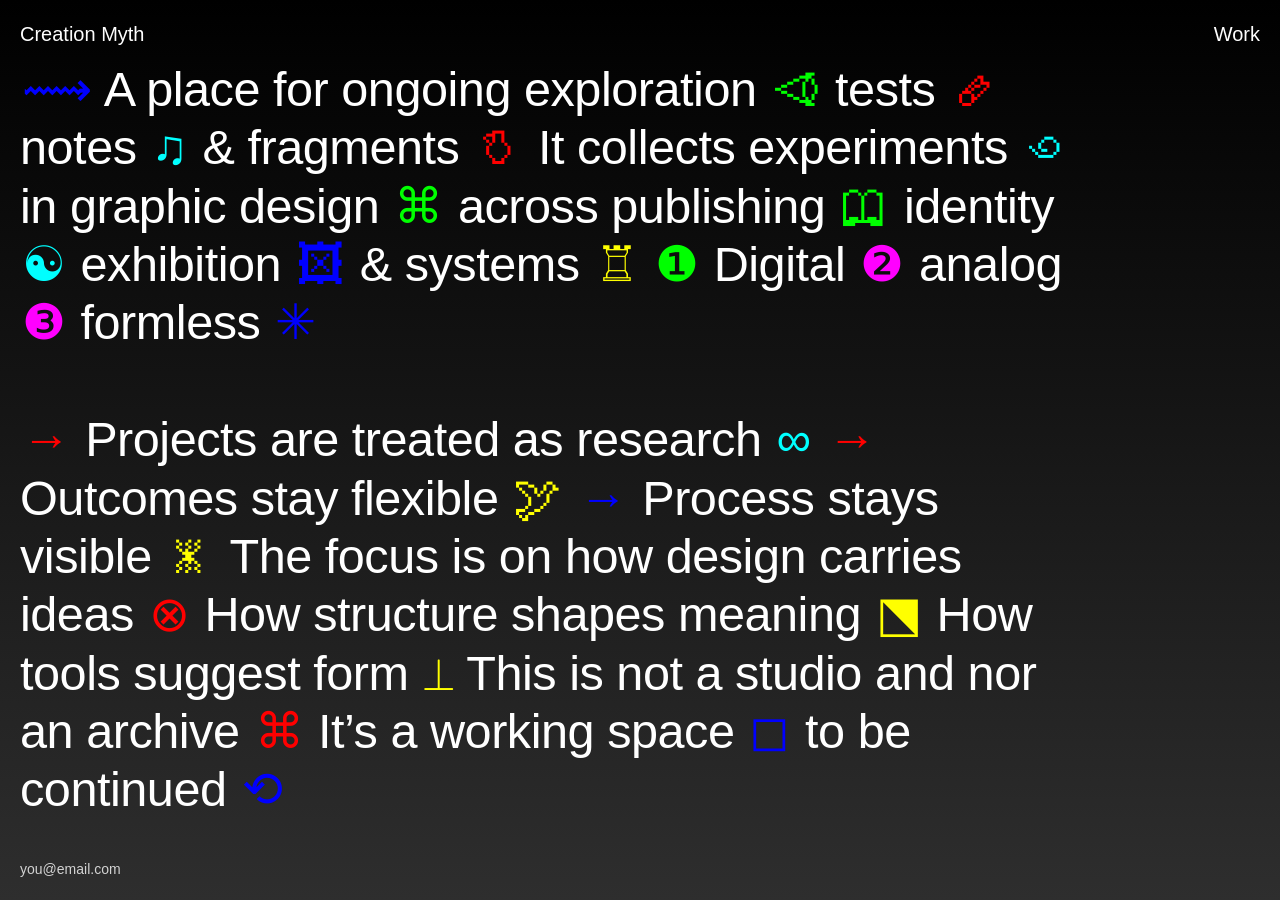
==== about.html @ 70d4b647 "Add files via upload" ====
<!DOCTYPE html>
<html lang="en">
<head>
  <meta charset="UTF-8" />
  <title>About — Creation Myth</title>
  <meta name="viewport" content="width=device-width, initial-scale=1" />
  <link rel="stylesheet" href="style.css" />
</head>

<body class="about-page">

  <header>
    <h1>Creation Myth</h1>
    <p class="top-text"><a href="index.html">Work</a></p>
  </header>

  <main class="about">
    <p>
      <span class="sym">⟿</span> A place for ongoing exploration
      <span class="sym">⏿</span> tests
      <span class="sym">🜸</span> notes
      <span class="sym">♫</span> & fragments
      <span class="sym">𐚬</span> It collects experiments
      <span class="sym">꩜</span> in graphic design
      <span class="sym">⌘</span> across publishing
      <span class="sym">🕮</span> identity
      <span class="sym">☯</span> exhibition
      <span class="sym">🖾</span> & systems
      <span class="sym">♖</span>

      <span class="sym">❶</span> Digital
      <span class="sym">❷</span> analog
      <span class="sym">❸</span> formless
      <span class="sym">✳</span><br><br>

      <span class="sym">→</span> Projects are treated as research
      <span class="sym">∞</span>

      <span class="sym">→</span> Outcomes stay flexible
      <span class="sym">🕊</span>

      <span class="sym">→</span> Process stays visible
      <span class="sym">🝏</span>

      The focus is on how design carries ideas
      <span class="sym">⊗</span>
      How structure shapes meaning
      <span class="sym">⬔</span>
      How tools suggest form
      <span class="sym">⟂</span>
      This is not a studio and nor an archive
      <span class="sym">⌘</span>

      It’s a working space
      <span class="sym">◻</span>

      to be continued
      <span class="sym">⟲</span>
    </p>
  </main>

  <footer class="contact-footer">
    <p><a href="mailto:you@email.com">you@email.com</a></p>
  </footer>

  <a class="corner-link" href="https://www.youtube.com/watch?v=JekUNGo-RVk" target="_blank" rel="noopener">
    <img src="icon.png" alt="" class="corner-icon">
  </a>

  <script>
    const colors = [
      "rgb(255, 0, 0)",
      "rgb(0, 255, 0)",
      "rgb(0, 0, 255)",
      "rgb(0, 255, 255)",
      "rgb(255, 0, 255)",
      "rgb(255, 255, 0)"
    ];

    const symbols = document.querySelectorAll(".sym");

    function recolorSymbols() {
      symbols.forEach(sym => {
        sym.style.color = colors[Math.floor(Math.random() * colors.length)];
      });
    }

    recolorSymbols();
    setInterval(recolorSymbols, 2000);

    const icon = document.querySelector(".corner-icon");
    const variants = ["icon-r.png","icon-g.png","icon-b.png","icon-c.png","icon-m.png","icon-y.png"];
    let last = null;

    function pickNewIcon() {
      let pick = last;
      while (pick === last) {
        pick = variants[Math.floor(Math.random() * variants.length)];
      }
      last = pick;
      icon.src = pick;
    }

    if (icon) {
      icon.addEventListener("mouseenter", pickNewIcon);
      icon.addEventListener("mouseleave", () => { icon.src = "icon.png"; });
      icon.addEventListener("touchstart", (e) => {
        e.preventDefault();
        pickNewIcon();
      }, { passive: false });
    }
  </script>

</body>
</html>
---- style.css ----
/* ---------- FONTS ---------- */
@font-face {
  font-family: "SuisseIntl";
  src: url("fonts/SuisseIntl-Book.woff2") format("woff2");
  font-weight: normal;
  font-style: normal;
}

@font-face {
  font-family: "SuisseWorks";
  src: url("fonts/SuisseWorks-Medium.woff2") format("woff2");
  font-weight: normal;
  font-style: normal;
}

/* ---------- RESET ---------- */
* { box-sizing: border-box; }
html, body { height: 100%; }

/* ---------- BASE ---------- */
body {
  margin: 20px;
  font-family: "SuisseIntl", Arial, Helvetica, sans-serif;
  font-size: 14px;
  line-height: 1.4;

  background: linear-gradient(black, #2e2e2e);
  color: white;

  overflow: hidden;
  cursor: default;

  font-kerning: normal;
  text-rendering: optimizeLegibility;
  -webkit-font-smoothing: antialiased;
  -moz-osx-font-smoothing: grayscale;
}

/* ---------- LINKS ---------- */
a, a:visited, a:active {
  color: inherit;
  text-decoration: none;
}
a:hover { text-decoration: underline; }

/* Crosshair only on intended clickable elements */
header a,
.corner-link,
.corner-link .corner-icon,
body.about-page .contact-footer a {
  cursor: crosshair;
}

/* ---------- HEADER ---------- */
header {
  position: fixed;
  top: 20px;
  left: 20px;
  right: 20px;

  display: flex;
  justify-content: space-between;
  align-items: flex-start;

  z-index: 20;
  background: transparent;
  mix-blend-mode: difference;
}

header h1,
header a { color: #fff; }

h1 {
  margin: 0;
  font-size: 20px;
  font-weight: normal;
}

.top-text { margin: 0; }
.top-text a { font-size: 20px; }

/* ---------- STAGE ---------- */
#stage {
  position: fixed;
  inset: 0;
  padding: 0;

  display: flex;
  align-items: center;
  justify-content: center;

  z-index: 1;
  cursor: none;
}

#stage img {
  height: 100vh;
  width: auto;
  min-width: 100vw;

  object-fit: cover;

  display: block;
  max-width: none;
  max-height: none;

  transition: opacity 0.15s linear;
}

/* ---------- CURSOR LABEL ---------- */
#cursor-label {
  position: fixed;
  top: 0;
  left: 0;

  pointer-events: none;
  z-index: 1000;

  font-family: "SuisseIntl", Arial, Helvetica, sans-serif;
  font-size: 24px;
  white-space: nowrap;

  color: #fff;
  mix-blend-mode: difference;

  transform: translate(-50%, -50%);
  opacity: 0;
}

/* ---------- NAV ZONES ---------- */
.zone {
  position: absolute;
  top: 0;
  bottom: 0;
  width: 50%;

  border: 0;
  padding: 0;
  margin: 0;

  background: transparent;
  z-index: 5;

  outline: none;
  cursor: none;
}

.zone.left  { left: 0; }
.zone.right { right: 0; }

.zone:focus,
.zone:focus-visible { outline: none; }

/* ---------- FOOTER ---------- */
footer {
  position: fixed;
  left: 20px;
  right: 20px;
  bottom: 20px;

  z-index: 20;
  background: transparent;
  mix-blend-mode: difference;
}

footer p,
footer a { color: #fff; }

#workTitle {
  margin: 0;
  font-size: 14px;
}

/* ---------- CORNER ICON ---------- */
.corner-icon {
  position: fixed;
  right: 20px;
  bottom: 20px;

  width: 24px;
  height: auto;

  z-index: 30;

  user-select: none;
  -webkit-user-drag: none;
}

/* ---------- ABOUT PAGE ---------- */
body.about-page {
  margin: 0;
  overflow: hidden;
}

body.about-page #stage,
body.about-page footer:not(.contact-footer) {
  display: none;
}

body.about-page main.about {
  position: fixed;
  inset: 0;

  overflow-y: auto;
  overflow-x: hidden;
  -webkit-overflow-scrolling: touch;

  font-family: "SuisseWorks", Arial, Helvetica, sans-serif;
  font-size: clamp(18px, 3.8vw, 60px);
  line-height: 1.2;

  letter-spacing: -0.01em;

  padding-top: 60px;
  padding-left: 20px;
  padding-right: clamp(20px, 20vw, 200px);
  padding-bottom: 84px;

  scrollbar-width: none;
  -ms-overflow-style: none;

  cursor: default;
}

body.about-page main.about::-webkit-scrollbar {
  width: 0;
  height: 0;
}

body.about-page main.about p { margin: 0; }

/* CONTACT FOOTER */
body.about-page .contact-footer {
  position: fixed;
  left: 0;
  right: 0;
  bottom: 0;

  padding: 0 20px 20px 20px;

  z-index: 20;
  background: transparent;
  mix-blend-mode: difference;
}

body.about-page .contact-footer p,
body.about-page .contact-footer a {
  margin: 0;
  font-size: 14px;
  line-height: 1.4;
  color: #fff;
}

/* SYMBOLS */
.sym {
  display: inline-block;
  margin: 0 2px;
  transition: color 2s linear;
}
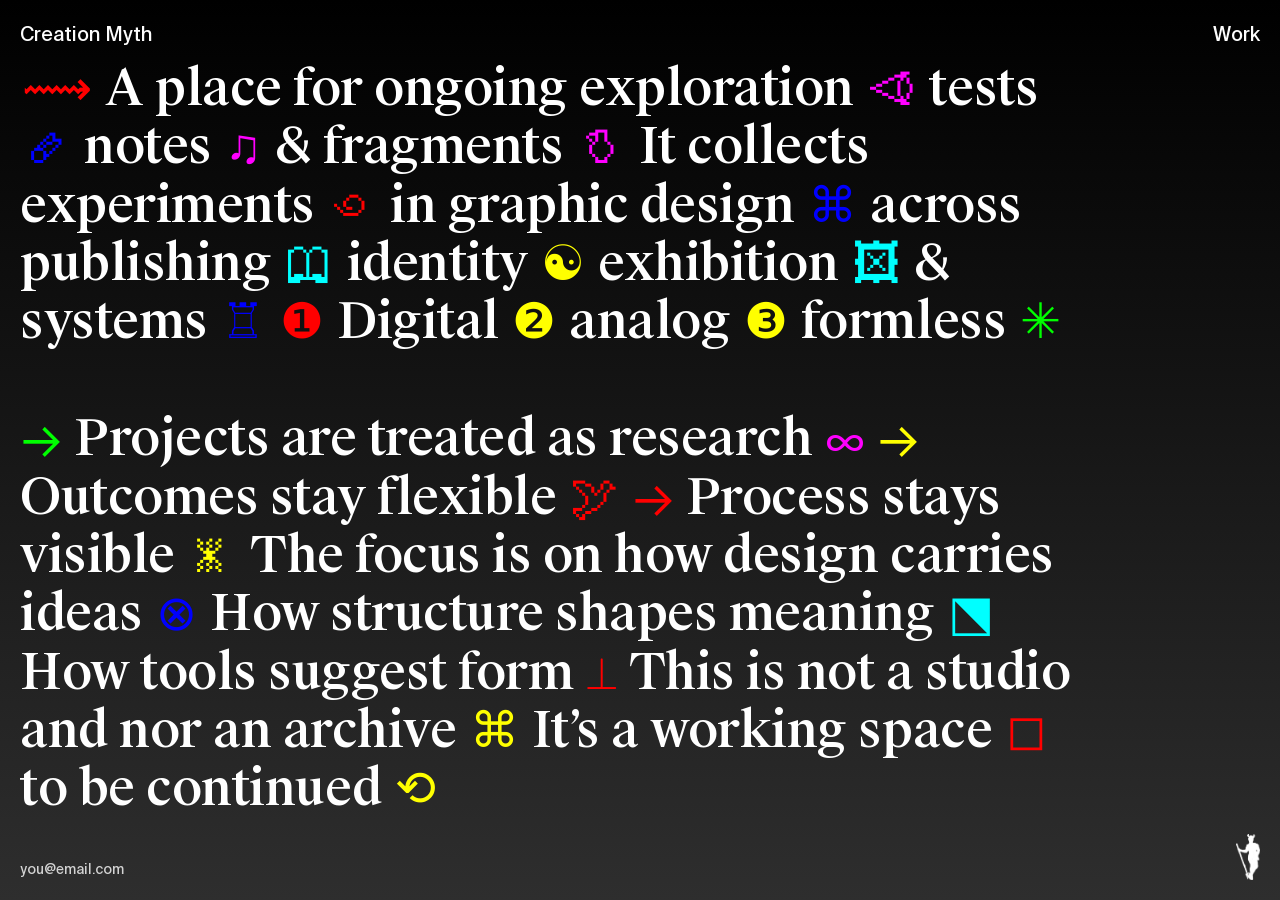
==== commit c59d26f1: "initial commit" ====
--- a/about.html
+++ b/about.html
@@ -68,6 +68,7 @@
   </a>
 
   <script>
+    // Symbols recolour loop
     const colors = [
       "rgb(255, 0, 0)",
       "rgb(0, 255, 0)",
@@ -88,6 +89,7 @@
     recolorSymbols();
     setInterval(recolorSymbols, 2000);
 
+    // Corner icon hover/tap variants
     const icon = document.querySelector(".corner-icon");
     const variants = ["icon-r.png","icon-g.png","icon-b.png","icon-c.png","icon-m.png","icon-y.png"];
     let last = null;
--- a/style.css
+++ b/style.css
@@ -43,7 +43,7 @@
 }
 a:hover { text-decoration: underline; }
 
-/* Crosshair only on intended clickable elements */
+/* Crosshair ONLY on the links you care about (both pages) */
 header a,
 .corner-link,
 .corner-link .corner-icon,
@@ -51,7 +51,7 @@
   cursor: crosshair;
 }
 
-/* ---------- HEADER ---------- */
+/* ---------- HEADER (invert over whatever is behind it) ---------- */
 header {
   position: fixed;
   top: 20px;
@@ -79,7 +79,7 @@
 .top-text { margin: 0; }
 .top-text a { font-size: 20px; }
 
-/* ---------- STAGE ---------- */
+/* ---------- STAGE (WORK PAGE) ---------- */
 #stage {
   position: fixed;
   inset: 0;
@@ -89,25 +89,25 @@
   align-items: center;
   justify-content: center;
 
-  z-index: 1;
-  cursor: none;
-}
-
+  z-index: 1;      /* behind header/footer */
+  cursor: none;    /* hide system cursor ONLY here */
+}
+
+/* Full-bleed image behind header/footer */
 #stage img {
   height: 100vh;
   width: auto;
-  min-width: 100vw;
-
   object-fit: cover;
 
   display: block;
+
   max-width: none;
   max-height: none;
 
   transition: opacity 0.15s linear;
 }
 
-/* ---------- CURSOR LABEL ---------- */
+/* ---------- CUSTOM CURSOR LABEL ---------- */
 #cursor-label {
   position: fixed;
   top: 0;
@@ -117,7 +117,7 @@
   z-index: 1000;
 
   font-family: "SuisseIntl", Arial, Helvetica, sans-serif;
-  font-size: 24px;
+  font-size: 24px;           /* make bigger here */
   white-space: nowrap;
 
   color: #fff;
@@ -127,7 +127,7 @@
   opacity: 0;
 }
 
-/* ---------- NAV ZONES ---------- */
+/* ---------- INVISIBLE NAV ZONES ---------- */
 .zone {
   position: absolute;
   top: 0;
@@ -142,7 +142,7 @@
   z-index: 5;
 
   outline: none;
-  cursor: none;
+  cursor: none; /* hide system cursor on the buttons too */
 }
 
 .zone.left  { left: 0; }
@@ -151,7 +151,7 @@
 .zone:focus,
 .zone:focus-visible { outline: none; }
 
-/* ---------- FOOTER ---------- */
+/* ---------- FOOTER (invert over image) ---------- */
 footer {
   position: fixed;
   left: 20px;
@@ -186,17 +186,22 @@
   -webkit-user-drag: none;
 }
 
-/* ---------- ABOUT PAGE ---------- */
+/* ================================================= */
+/* ============== ABOUT PAGE OVERRIDES ============== */
+/* ================================================= */
+
 body.about-page {
   margin: 0;
   overflow: hidden;
 }
 
+/* Hide slideshow + work footer on About */
 body.about-page #stage,
 body.about-page footer:not(.contact-footer) {
   display: none;
 }
 
+/* ABOUT TEXT BLOCK */
 body.about-page main.about {
   position: fixed;
   inset: 0;
@@ -229,7 +234,7 @@
 
 body.about-page main.about p { margin: 0; }
 
-/* CONTACT FOOTER */
+/* CONTACT FOOTER (About page) */
 body.about-page .contact-footer {
   position: fixed;
   left: 0;
@@ -255,5 +260,5 @@
 .sym {
   display: inline-block;
   margin: 0 2px;
-  transition: color 2s linear;
-}
+  transition: color 2s linear; /* change transition speed here */
+}
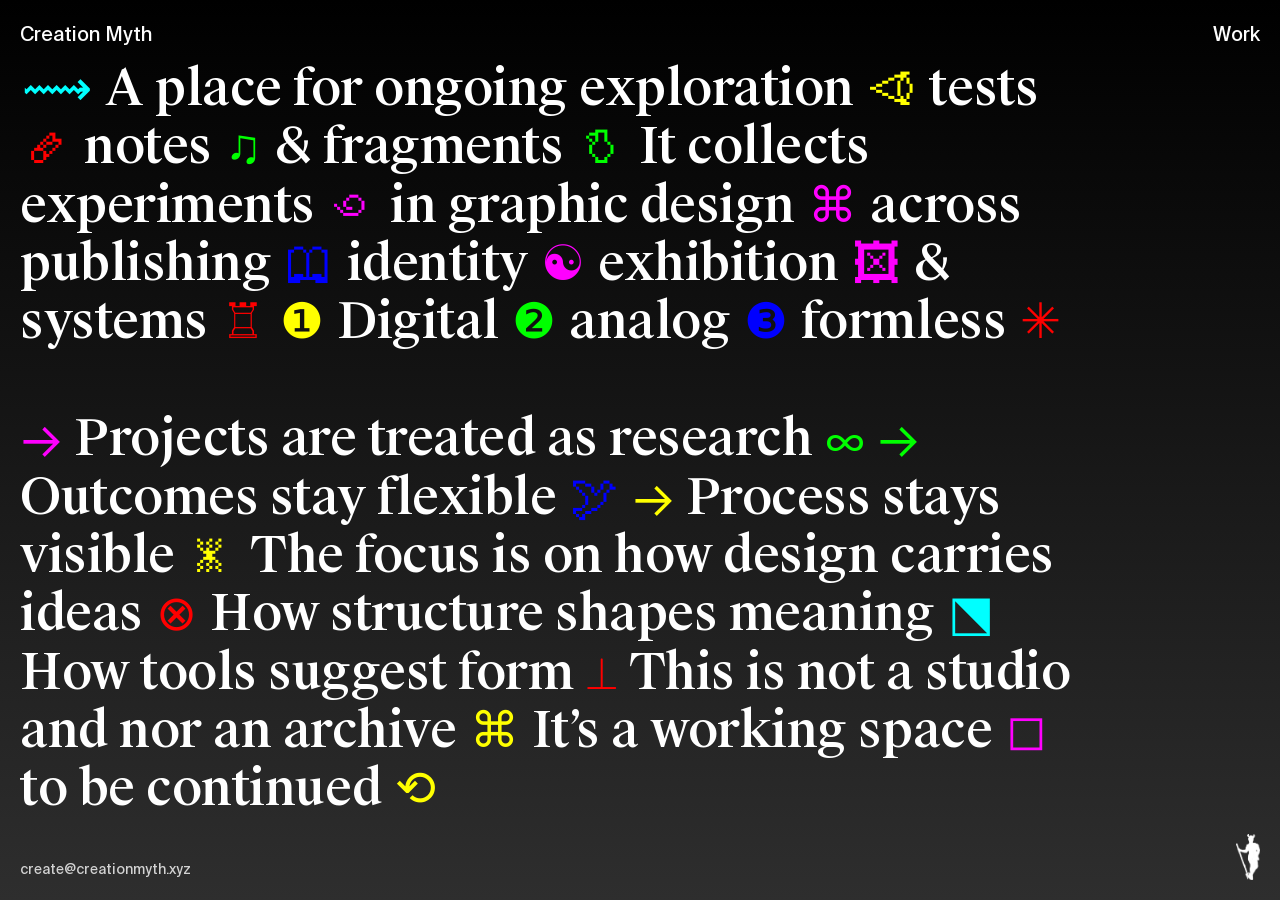
==== commit fd134995: "Update contact email in footer" ====
--- a/about.html
+++ b/about.html
@@ -60,7 +60,7 @@
   </main>
 
   <footer class="contact-footer">
-    <p><a href="mailto:you@email.com">you@email.com</a></p>
+    <p><a href="mailto:you@email.com">create@creationmyth.xyz</a></p>
   </footer>
 
   <a class="corner-link" href="https://www.youtube.com/watch?v=JekUNGo-RVk" target="_blank" rel="noopener">
